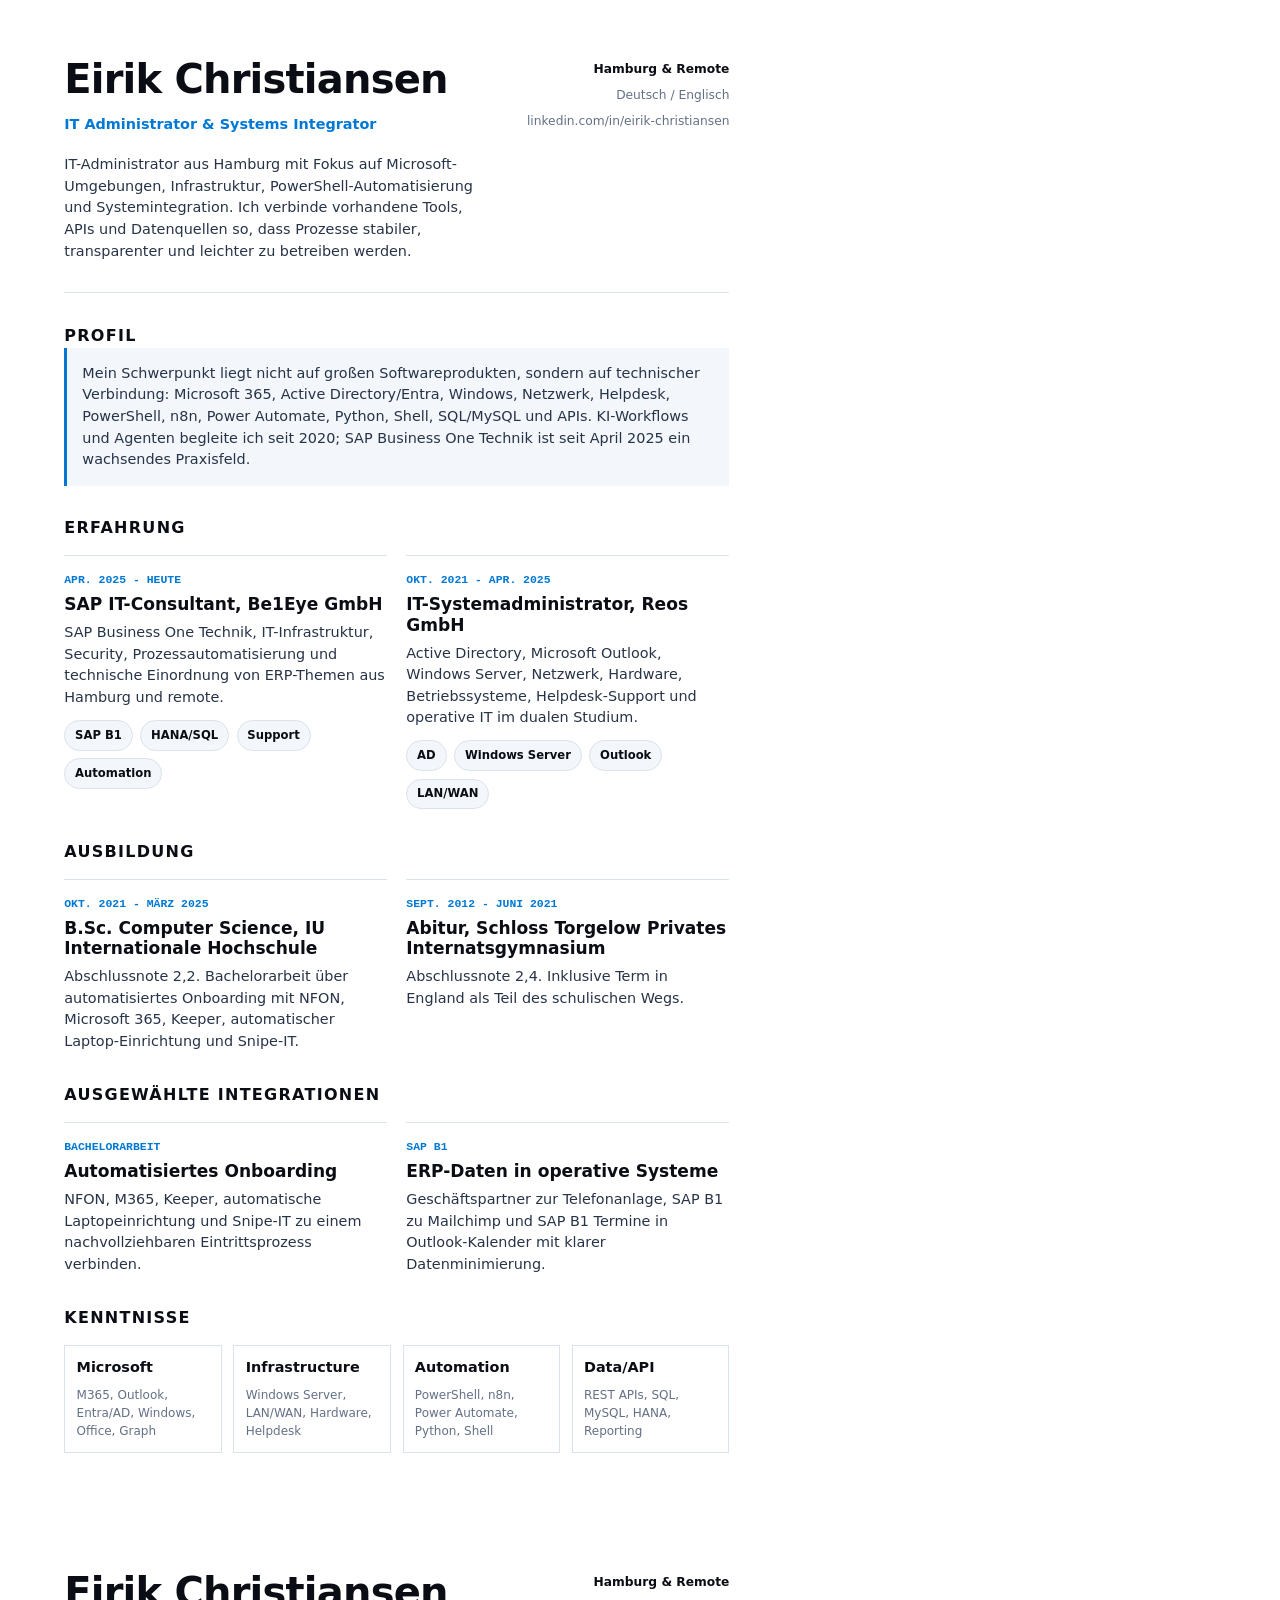
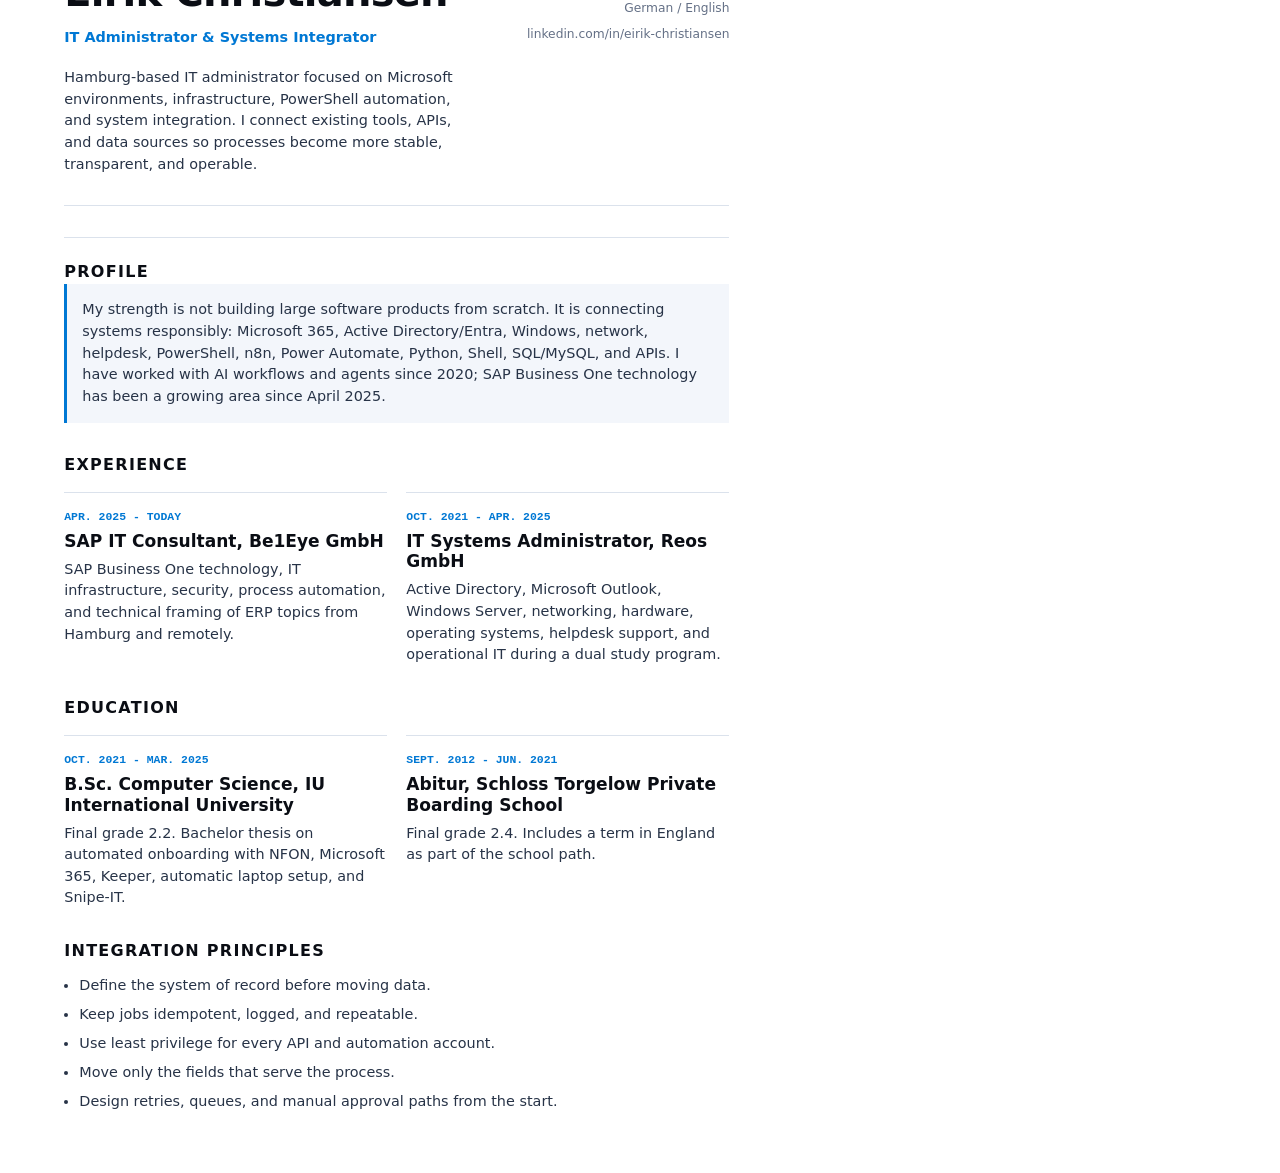
==== assets/eirik-christiansen-cv.html @ a392e7f8 "Add portfolio cases contact email and CV" ====
<!doctype html>
<html lang="de">
  <head>
    <meta charset="utf-8" />
    <title>Eirik Christiansen CV</title>
    <style>
      :root {
        --ink: #0a0d14;
        --text: #273347;
        --muted: #647086;
        --line: #dbe2ec;
        --soft: #f3f6fb;
        --accent: #0078d4;
        --green: #0f9f6e;
        font-family:
          Inter, ui-sans-serif, system-ui, -apple-system, BlinkMacSystemFont, "Segoe UI",
          sans-serif;
      }

      * {
        box-sizing: border-box;
      }

      html,
      body {
        margin: 0;
        background: #ffffff;
        color: var(--text);
      }

      body {
        font-size: 10.8pt;
        line-height: 1.5;
      }

      .page {
        width: 210mm;
        min-height: 297mm;
        padding: 16mm 17mm;
        page-break-after: always;
      }

      .page:last-child {
        page-break-after: auto;
      }

      header {
        display: grid;
        grid-template-columns: 1fr auto;
        gap: 12mm;
        align-items: start;
        border-bottom: 1px solid var(--line);
        padding-bottom: 8mm;
      }

      h1,
      h2,
      h3,
      p {
        margin: 0;
      }

      h1 {
        color: var(--ink);
        font-size: 30pt;
        letter-spacing: -0.02em;
        line-height: 0.95;
      }

      .role {
        margin-top: 4mm;
        color: var(--accent);
        font-weight: 800;
      }

      .intro {
        margin-top: 5mm;
        max-width: 138mm;
      }

      .meta {
        display: grid;
        gap: 2mm;
        color: var(--muted);
        font-size: 9.2pt;
        text-align: right;
      }

      .meta strong {
        color: var(--ink);
      }

      section {
        margin-top: 8mm;
      }

      h2 {
        color: var(--ink);
        font-size: 12pt;
        letter-spacing: 0.08em;
        text-transform: uppercase;
      }

      .grid {
        display: grid;
        grid-template-columns: 1fr 1fr;
        gap: 5mm;
        margin-top: 4mm;
      }

      .item {
        border-top: 1px solid var(--line);
        padding-top: 4mm;
      }

      .item h3 {
        color: var(--ink);
        font-size: 12.8pt;
        line-height: 1.2;
      }

      .date,
      .label {
        display: block;
        color: var(--accent);
        font-family: "SFMono-Regular", Consolas, "Liberation Mono", monospace;
        font-size: 8.6pt;
        font-weight: 800;
        margin-bottom: 1.5mm;
        text-transform: uppercase;
      }

      .item p,
      li {
        margin-top: 2mm;
      }

      ul {
        margin: 3mm 0 0;
        padding-left: 4mm;
      }

      .chips {
        display: flex;
        flex-wrap: wrap;
        gap: 2mm;
        margin-top: 3mm;
      }

      .chips span {
        border: 1px solid var(--line);
        border-radius: 99px;
        background: var(--soft);
        color: var(--ink);
        font-size: 8.7pt;
        font-weight: 700;
        padding: 1.5mm 2.6mm;
      }

      .highlight {
        border-left: 3px solid var(--accent);
        background: var(--soft);
        padding: 4mm;
      }

      .stack {
        display: grid;
        grid-template-columns: repeat(4, 1fr);
        gap: 3mm;
        margin-top: 4mm;
      }

      .stack div {
        border: 1px solid var(--line);
        padding: 3mm;
      }

      .stack strong {
        display: block;
        color: var(--ink);
        margin-bottom: 2mm;
      }

      .stack span {
        display: block;
        color: var(--muted);
        font-size: 9pt;
      }

      .language-block {
        border-top: 1px solid var(--line);
        padding-top: 6mm;
      }

      @page {
        size: A4;
        margin: 0;
      }
    </style>
  </head>
  <body>
    <main class="page">
      <header>
        <div>
          <h1>Eirik Christiansen</h1>
          <p class="role">IT Administrator & Systems Integrator</p>
          <p class="intro">
            IT-Administrator aus Hamburg mit Fokus auf Microsoft-Umgebungen, Infrastruktur,
            PowerShell-Automatisierung und Systemintegration. Ich verbinde vorhandene Tools,
            APIs und Datenquellen so, dass Prozesse stabiler, transparenter und leichter zu
            betreiben werden.
          </p>
        </div>
        <div class="meta">
          <strong>Hamburg & Remote</strong>
          <span>Deutsch / Englisch</span>
          <span>linkedin.com/in/eirik-christiansen</span>
        </div>
      </header>

      <section>
        <h2>Profil</h2>
        <div class="highlight">
          Mein Schwerpunkt liegt nicht auf großen Softwareprodukten, sondern auf technischer
          Verbindung: Microsoft 365, Active Directory/Entra, Windows, Netzwerk, Helpdesk,
          PowerShell, n8n, Power Automate, Python, Shell, SQL/MySQL und APIs. KI-Workflows und
          Agenten begleite ich seit 2020; SAP Business One Technik ist seit April 2025 ein
          wachsendes Praxisfeld.
        </div>
      </section>

      <section>
        <h2>Erfahrung</h2>
        <div class="grid">
          <article class="item">
            <span class="date">Apr. 2025 - heute</span>
            <h3>SAP IT-Consultant, Be1Eye GmbH</h3>
            <p>
              SAP Business One Technik, IT-Infrastruktur, Security, Prozessautomatisierung und
              technische Einordnung von ERP-Themen aus Hamburg und remote.
            </p>
            <div class="chips">
              <span>SAP B1</span><span>HANA/SQL</span><span>Support</span><span>Automation</span>
            </div>
          </article>
          <article class="item">
            <span class="date">Okt. 2021 - Apr. 2025</span>
            <h3>IT-Systemadministrator, Reos GmbH</h3>
            <p>
              Active Directory, Microsoft Outlook, Windows Server, Netzwerk, Hardware,
              Betriebssysteme, Helpdesk-Support und operative IT im dualen Studium.
            </p>
            <div class="chips">
              <span>AD</span><span>Windows Server</span><span>Outlook</span><span>LAN/WAN</span>
            </div>
          </article>
        </div>
      </section>

      <section>
        <h2>Ausbildung</h2>
        <div class="grid">
          <article class="item">
            <span class="date">Okt. 2021 - März 2025</span>
            <h3>B.Sc. Computer Science, IU Internationale Hochschule</h3>
            <p>
              Abschlussnote 2,2. Bachelorarbeit über automatisiertes Onboarding mit NFON,
              Microsoft 365, Keeper, automatischer Laptop-Einrichtung und Snipe-IT.
            </p>
          </article>
          <article class="item">
            <span class="date">Sept. 2012 - Juni 2021</span>
            <h3>Abitur, Schloss Torgelow Privates Internatsgymnasium</h3>
            <p>
              Abschlussnote 2,4. Inklusive Term in England als Teil des schulischen Wegs.
            </p>
          </article>
        </div>
      </section>

      <section>
        <h2>Ausgewählte Integrationen</h2>
        <div class="grid">
          <article class="item">
            <span class="label">Bachelorarbeit</span>
            <h3>Automatisiertes Onboarding</h3>
            <p>
              NFON, M365, Keeper, automatische Laptopeinrichtung und Snipe-IT zu einem
              nachvollziehbaren Eintrittsprozess verbinden.
            </p>
          </article>
          <article class="item">
            <span class="label">SAP B1</span>
            <h3>ERP-Daten in operative Systeme</h3>
            <p>
              Geschäftspartner zur Telefonanlage, SAP B1 zu Mailchimp und SAP B1 Termine in
              Outlook-Kalender mit klarer Datenminimierung.
            </p>
          </article>
        </div>
      </section>

      <section>
        <h2>Kenntnisse</h2>
        <div class="stack">
          <div><strong>Microsoft</strong><span>M365, Outlook, Entra/AD, Windows, Office, Graph</span></div>
          <div><strong>Infrastructure</strong><span>Windows Server, LAN/WAN, Hardware, Helpdesk</span></div>
          <div><strong>Automation</strong><span>PowerShell, n8n, Power Automate, Python, Shell</span></div>
          <div><strong>Data/API</strong><span>REST APIs, SQL, MySQL, HANA, Reporting</span></div>
        </div>
      </section>
    </main>

    <main class="page">
      <header>
        <div>
          <h1>Eirik Christiansen</h1>
          <p class="role">IT Administrator & Systems Integrator</p>
          <p class="intro">
            Hamburg-based IT administrator focused on Microsoft environments, infrastructure,
            PowerShell automation, and system integration. I connect existing tools, APIs, and
            data sources so processes become more stable, transparent, and operable.
          </p>
        </div>
        <div class="meta">
          <strong>Hamburg & Remote</strong>
          <span>German / English</span>
          <span>linkedin.com/in/eirik-christiansen</span>
        </div>
      </header>

      <section class="language-block">
        <h2>Profile</h2>
        <div class="highlight">
          My strength is not building large software products from scratch. It is connecting
          systems responsibly: Microsoft 365, Active Directory/Entra, Windows, network, helpdesk,
          PowerShell, n8n, Power Automate, Python, Shell, SQL/MySQL, and APIs. I have worked with
          AI workflows and agents since 2020; SAP Business One technology has been a growing area
          since April 2025.
        </div>
      </section>

      <section>
        <h2>Experience</h2>
        <div class="grid">
          <article class="item">
            <span class="date">Apr. 2025 - today</span>
            <h3>SAP IT Consultant, Be1Eye GmbH</h3>
            <p>
              SAP Business One technology, IT infrastructure, security, process automation, and
              technical framing of ERP topics from Hamburg and remotely.
            </p>
          </article>
          <article class="item">
            <span class="date">Oct. 2021 - Apr. 2025</span>
            <h3>IT Systems Administrator, Reos GmbH</h3>
            <p>
              Active Directory, Microsoft Outlook, Windows Server, networking, hardware,
              operating systems, helpdesk support, and operational IT during a dual study program.
            </p>
          </article>
        </div>
      </section>

      <section>
        <h2>Education</h2>
        <div class="grid">
          <article class="item">
            <span class="date">Oct. 2021 - Mar. 2025</span>
            <h3>B.Sc. Computer Science, IU International University</h3>
            <p>
              Final grade 2.2. Bachelor thesis on automated onboarding with NFON, Microsoft 365,
              Keeper, automatic laptop setup, and Snipe-IT.
            </p>
          </article>
          <article class="item">
            <span class="date">Sept. 2012 - Jun. 2021</span>
            <h3>Abitur, Schloss Torgelow Private Boarding School</h3>
            <p>
              Final grade 2.4. Includes a term in England as part of the school path.
            </p>
          </article>
        </div>
      </section>

      <section>
        <h2>Integration Principles</h2>
        <ul>
          <li>Define the system of record before moving data.</li>
          <li>Keep jobs idempotent, logged, and repeatable.</li>
          <li>Use least privilege for every API and automation account.</li>
          <li>Move only the fields that serve the process.</li>
          <li>Design retries, queues, and manual approval paths from the start.</li>
        </ul>
      </section>
    </main>
  </body>
</html>
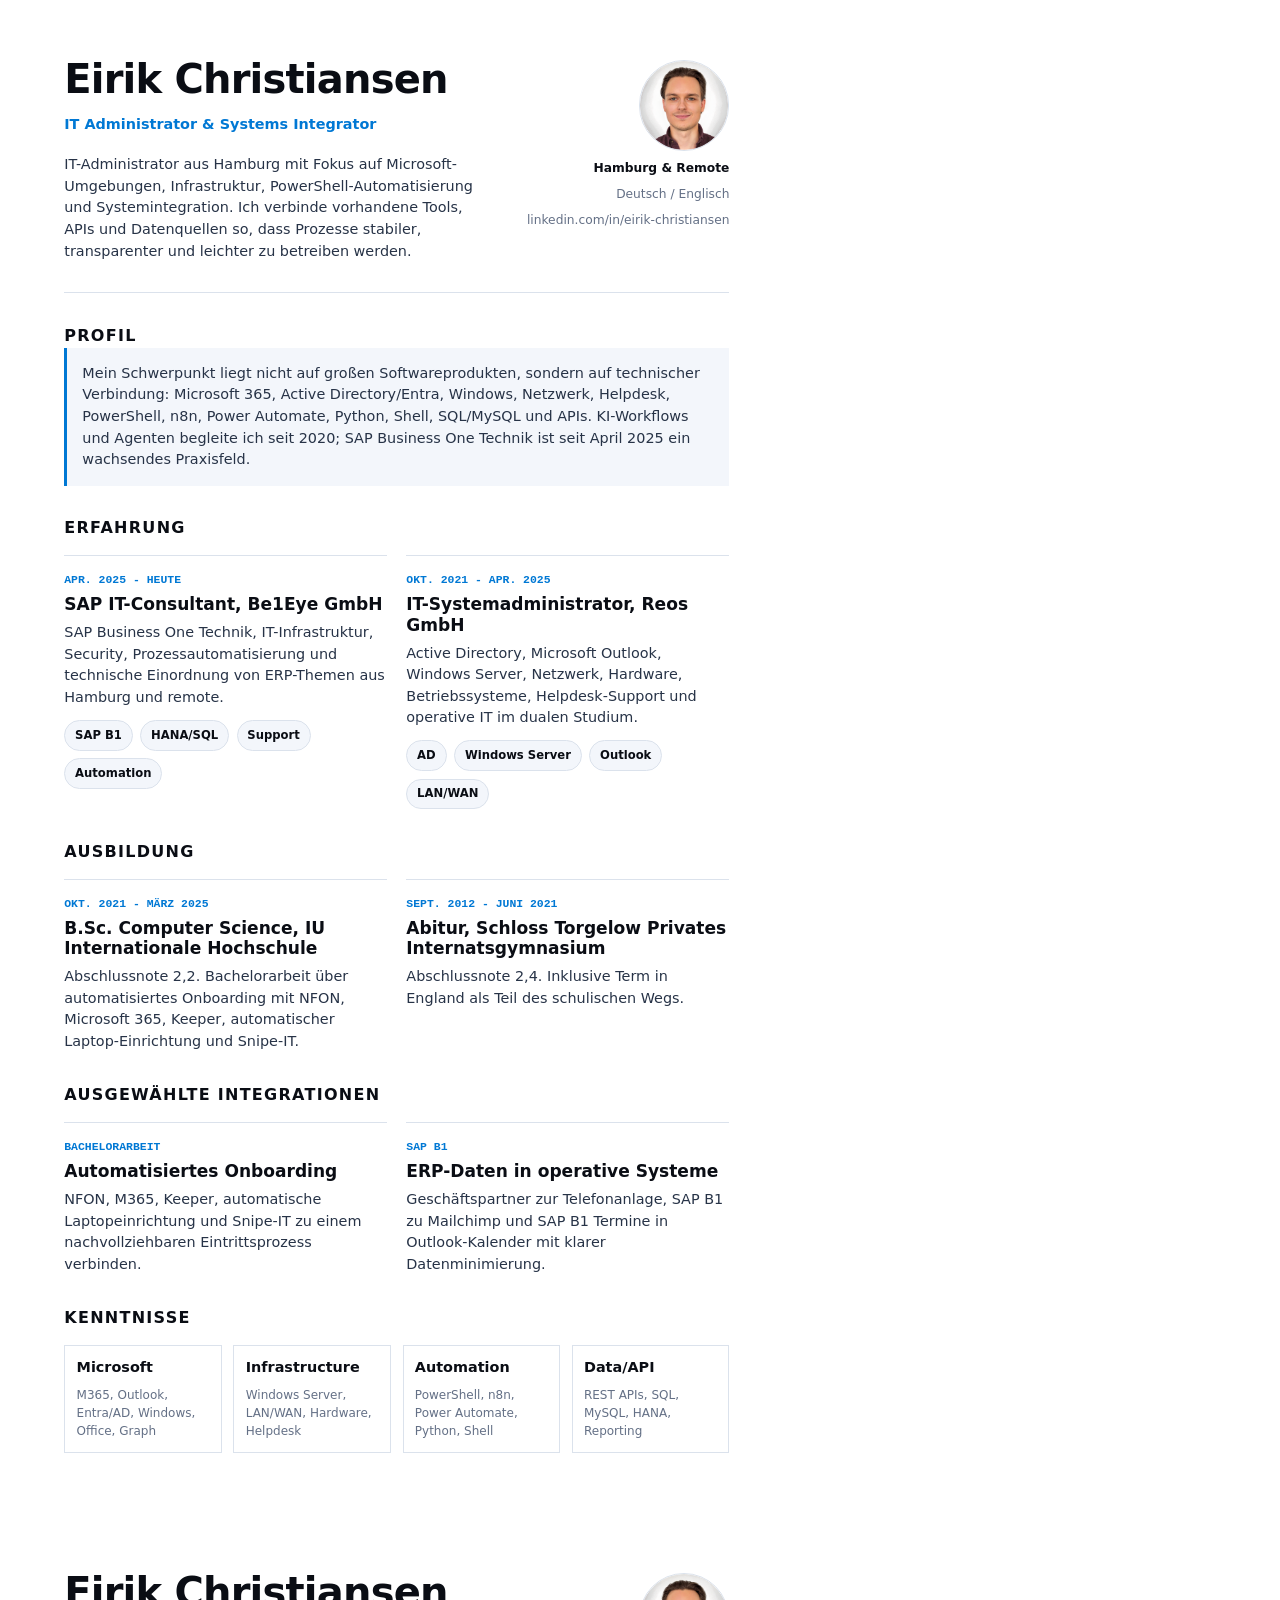
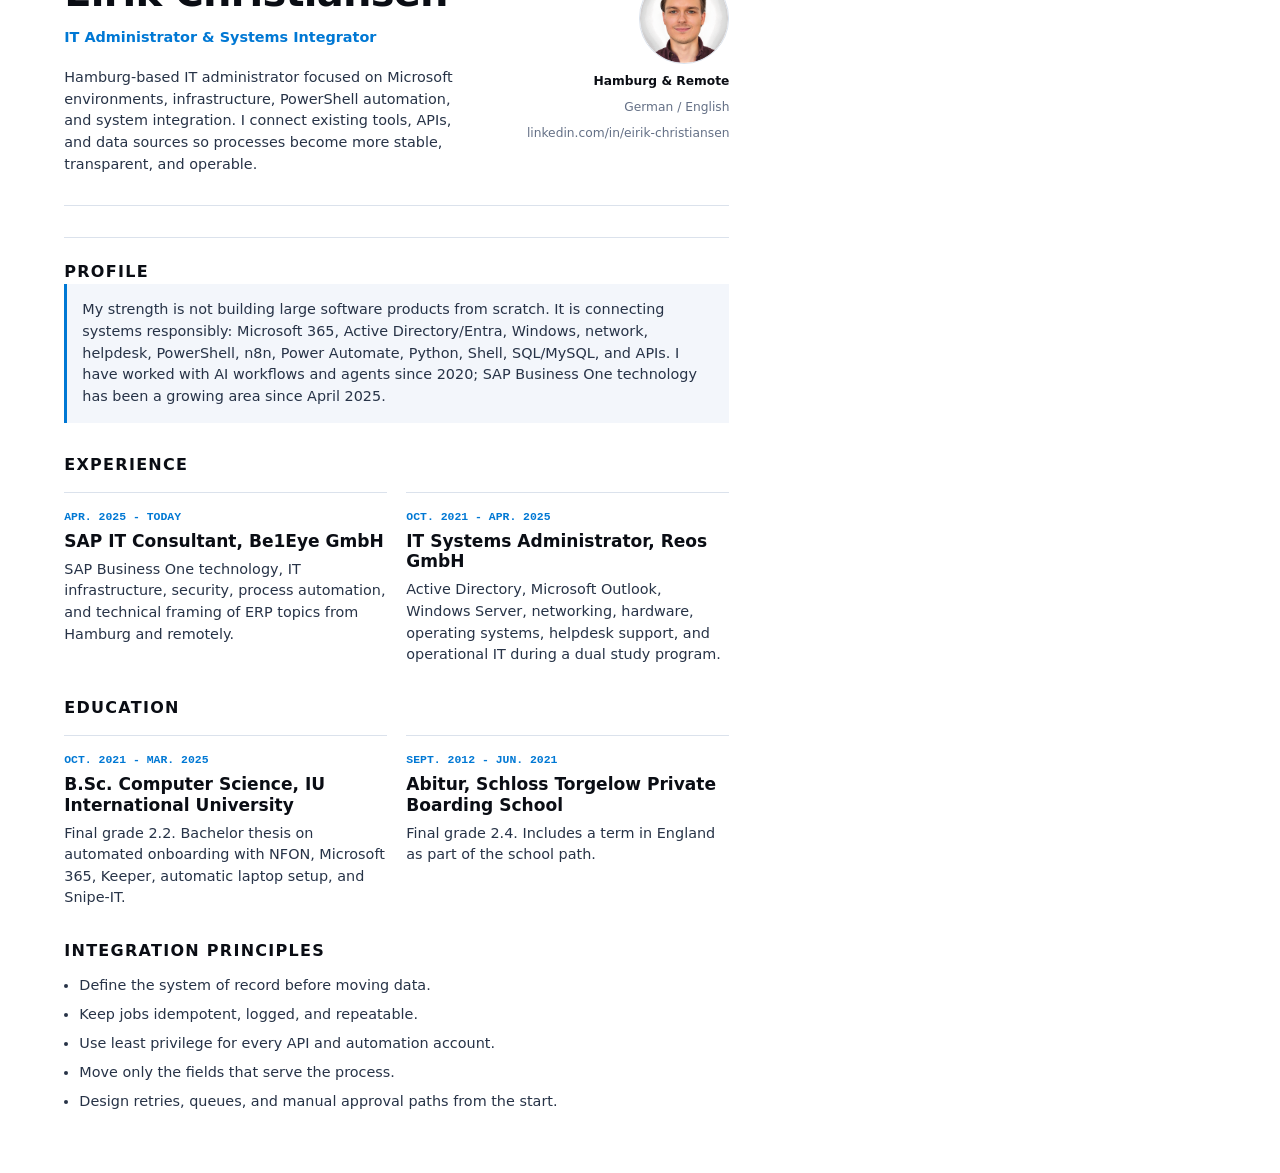
==== commit a55ac50e: "Add profile photo to portfolio" ====
--- a/assets/eirik-christiansen-cv.html
+++ b/assets/eirik-christiansen-cv.html
@@ -81,9 +81,18 @@
       .meta {
         display: grid;
         gap: 2mm;
+        justify-items: end;
         color: var(--muted);
         font-size: 9.2pt;
         text-align: right;
+      }
+
+      .cv-photo {
+        width: 24mm;
+        height: 24mm;
+        border: 1px solid var(--line);
+        border-radius: 50%;
+        object-fit: cover;
       }
 
       .meta strong {
@@ -212,6 +221,7 @@
           </p>
         </div>
         <div class="meta">
+          <img class="cv-photo" src="./eirik-christiansen.png" alt="Eirik Christiansen" />
           <strong>Hamburg & Remote</strong>
           <span>Deutsch / Englisch</span>
           <span>linkedin.com/in/eirik-christiansen</span>
@@ -323,6 +333,7 @@
           </p>
         </div>
         <div class="meta">
+          <img class="cv-photo" src="./eirik-christiansen.png" alt="Eirik Christiansen" />
           <strong>Hamburg & Remote</strong>
           <span>German / English</span>
           <span>linkedin.com/in/eirik-christiansen</span>
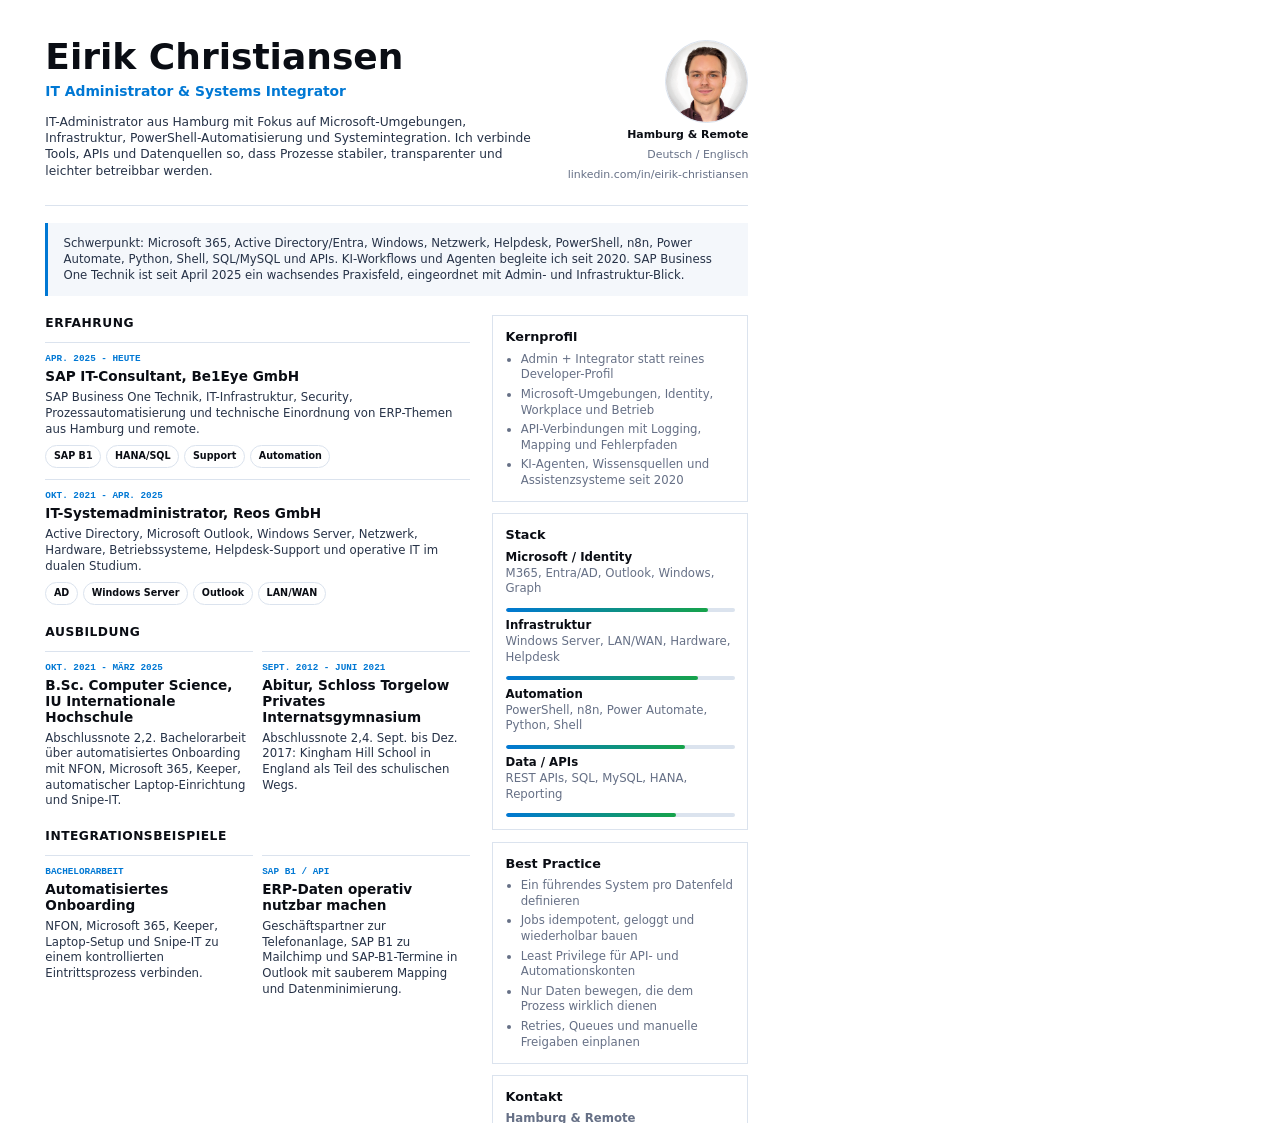
==== commit 091aa62f: "Polish portfolio navigation connectors and CV" ====
--- a/assets/eirik-christiansen-cv.html
+++ b/assets/eirik-christiansen-cv.html
@@ -6,12 +6,12 @@
     <style>
       :root {
         --ink: #0a0d14;
-        --text: #273347;
-        --muted: #647086;
-        --line: #dbe2ec;
-        --soft: #f3f6fb;
+        --text: #263247;
+        --muted: #667086;
+        --line: #dbe3ee;
+        --soft: #f4f7fb;
         --accent: #0078d4;
-        --green: #0f9f6e;
+        --accent-2: #16a34a;
         font-family:
           Inter, ui-sans-serif, system-ui, -apple-system, BlinkMacSystemFont, "Segoe UI",
           sans-serif;
@@ -29,28 +29,8 @@
       }
 
       body {
-        font-size: 10.8pt;
-        line-height: 1.5;
-      }
-
-      .page {
-        width: 210mm;
-        min-height: 297mm;
-        padding: 16mm 17mm;
-        page-break-after: always;
-      }
-
-      .page:last-child {
-        page-break-after: auto;
-      }
-
-      header {
-        display: grid;
-        grid-template-columns: 1fr auto;
-        gap: 12mm;
-        align-items: start;
-        border-bottom: 1px solid var(--line);
-        padding-bottom: 8mm;
+        font-size: 8.8pt;
+        line-height: 1.34;
       }
 
       h1,
@@ -60,38 +40,57 @@
         margin: 0;
       }
 
+      .page {
+        width: 210mm;
+        height: 297mm;
+        overflow: hidden;
+        padding: 10.5mm 12mm;
+      }
+
+      .top {
+        display: grid;
+        grid-template-columns: 1fr auto;
+        gap: 8mm;
+        align-items: start;
+        border-bottom: 1px solid var(--line);
+        padding-bottom: 6mm;
+      }
+
       h1 {
         color: var(--ink);
-        font-size: 30pt;
-        letter-spacing: -0.02em;
-        line-height: 0.95;
+        font-size: 27pt;
+        line-height: 0.96;
+        letter-spacing: 0;
       }
 
       .role {
-        margin-top: 4mm;
+        margin-top: 2mm;
         color: var(--accent);
-        font-weight: 800;
+        font-size: 10.4pt;
+        font-weight: 850;
       }
 
       .intro {
-        margin-top: 5mm;
-        max-width: 138mm;
+        max-width: 136mm;
+        margin-top: 3.5mm;
+        font-size: 9.2pt;
       }
 
       .meta {
         display: grid;
-        gap: 2mm;
+        gap: 1.4mm;
         justify-items: end;
         color: var(--muted);
-        font-size: 9.2pt;
+        font-size: 8.2pt;
         text-align: right;
       }
 
-      .cv-photo {
-        width: 24mm;
-        height: 24mm;
+      .photo {
+        width: 22mm;
+        height: 22mm;
         border: 1px solid var(--line);
         border-radius: 50%;
+        background: var(--soft);
         object-fit: cover;
       }
 
@@ -99,106 +98,139 @@
         color: var(--ink);
       }
 
-      section {
-        margin-top: 8mm;
+      .profile {
+        margin-top: 4.5mm;
+        border-left: 3px solid var(--accent);
+        background: var(--soft);
+        padding: 3.4mm 4mm;
+      }
+
+      .layout {
+        display: grid;
+        grid-template-columns: 1.36fr 0.82fr;
+        gap: 6mm;
+        margin-top: 5mm;
+      }
+
+      section + section {
+        margin-top: 5mm;
       }
 
       h2 {
         color: var(--ink);
-        font-size: 12pt;
-        letter-spacing: 0.08em;
+        font-size: 9.2pt;
+        letter-spacing: 0.04em;
         text-transform: uppercase;
-      }
-
-      .grid {
-        display: grid;
-        grid-template-columns: 1fr 1fr;
-        gap: 5mm;
-        margin-top: 4mm;
       }
 
       .item {
         border-top: 1px solid var(--line);
-        padding-top: 4mm;
+        margin-top: 2.8mm;
+        padding-top: 2.7mm;
       }
 
       .item h3 {
         color: var(--ink);
-        font-size: 12.8pt;
-        line-height: 1.2;
+        font-size: 10.2pt;
+        line-height: 1.15;
       }
 
       .date,
       .label {
         display: block;
+        margin-bottom: 1mm;
         color: var(--accent);
         font-family: "SFMono-Regular", Consolas, "Liberation Mono", monospace;
-        font-size: 8.6pt;
-        font-weight: 800;
-        margin-bottom: 1.5mm;
+        font-size: 7pt;
+        font-weight: 850;
         text-transform: uppercase;
       }
 
-      .item p,
-      li {
-        margin-top: 2mm;
-      }
-
-      ul {
-        margin: 3mm 0 0;
-        padding-left: 4mm;
+      .item p {
+        margin-top: 1.4mm;
       }
 
       .chips {
         display: flex;
         flex-wrap: wrap;
-        gap: 2mm;
-        margin-top: 3mm;
+        gap: 1.4mm;
+        margin-top: 2mm;
       }
 
       .chips span {
         border: 1px solid var(--line);
-        border-radius: 99px;
-        background: var(--soft);
-        color: var(--ink);
-        font-size: 8.7pt;
-        font-weight: 700;
-        padding: 1.5mm 2.6mm;
-      }
-
-      .highlight {
-        border-left: 3px solid var(--accent);
-        background: var(--soft);
-        padding: 4mm;
+        border-radius: 999px;
+        background: #ffffff;
+        color: var(--ink);
+        font-size: 7.2pt;
+        font-weight: 760;
+        padding: 1.1mm 2mm;
+      }
+
+      .side-box {
+        border: 1px solid var(--line);
+        background: #ffffff;
+        padding: 3.2mm;
+      }
+
+      .side-box + .side-box {
+        margin-top: 3mm;
+      }
+
+      .side-box h3 {
+        color: var(--ink);
+        font-size: 9.6pt;
+        margin-bottom: 1.7mm;
+      }
+
+      .side-box p,
+      .side-box li {
+        color: var(--muted);
+      }
+
+      ul {
+        margin: 1.5mm 0 0;
+        padding-left: 4mm;
+      }
+
+      li + li {
+        margin-top: 1mm;
       }
 
       .stack {
         display: grid;
-        grid-template-columns: repeat(4, 1fr);
-        gap: 3mm;
-        margin-top: 4mm;
-      }
-
-      .stack div {
-        border: 1px solid var(--line);
-        padding: 3mm;
+        gap: 1.8mm;
       }
 
       .stack strong {
         display: block;
         color: var(--ink);
-        margin-bottom: 2mm;
-      }
-
-      .stack span {
+      }
+
+      .bar {
+        height: 4px;
+        margin-top: 1mm;
+        overflow: hidden;
+        border-radius: 999px;
+        background: var(--line);
+      }
+
+      .bar span {
         display: block;
-        color: var(--muted);
-        font-size: 9pt;
-      }
-
-      .language-block {
-        border-top: 1px solid var(--line);
-        padding-top: 6mm;
+        height: 100%;
+        border-radius: inherit;
+        background: linear-gradient(90deg, var(--accent), var(--accent-2));
+      }
+
+      .mini-grid {
+        display: grid;
+        grid-template-columns: 1fr 1fr;
+        gap: 2.5mm;
+      }
+
+      .contact {
+        color: var(--ink);
+        font-weight: 780;
       }
 
       @page {
@@ -209,201 +241,147 @@
   </head>
   <body>
     <main class="page">
-      <header>
+      <header class="top">
         <div>
           <h1>Eirik Christiansen</h1>
           <p class="role">IT Administrator & Systems Integrator</p>
           <p class="intro">
             IT-Administrator aus Hamburg mit Fokus auf Microsoft-Umgebungen, Infrastruktur,
-            PowerShell-Automatisierung und Systemintegration. Ich verbinde vorhandene Tools,
-            APIs und Datenquellen so, dass Prozesse stabiler, transparenter und leichter zu
-            betreiben werden.
+            PowerShell-Automatisierung und Systemintegration. Ich verbinde Tools, APIs und
+            Datenquellen so, dass Prozesse stabiler, transparenter und leichter betreibbar werden.
           </p>
         </div>
         <div class="meta">
-          <img class="cv-photo" src="./eirik-christiansen.png" alt="Eirik Christiansen" />
+          <img class="photo" src="./eirik-christiansen.png" alt="Eirik Christiansen" />
           <strong>Hamburg & Remote</strong>
           <span>Deutsch / Englisch</span>
           <span>linkedin.com/in/eirik-christiansen</span>
         </div>
       </header>
 
-      <section>
-        <h2>Profil</h2>
-        <div class="highlight">
-          Mein Schwerpunkt liegt nicht auf großen Softwareprodukten, sondern auf technischer
-          Verbindung: Microsoft 365, Active Directory/Entra, Windows, Netzwerk, Helpdesk,
-          PowerShell, n8n, Power Automate, Python, Shell, SQL/MySQL und APIs. KI-Workflows und
-          Agenten begleite ich seit 2020; SAP Business One Technik ist seit April 2025 ein
-          wachsendes Praxisfeld.
+      <p class="profile">
+        Schwerpunkt: Microsoft 365, Active Directory/Entra, Windows, Netzwerk, Helpdesk,
+        PowerShell, n8n, Power Automate, Python, Shell, SQL/MySQL und APIs. KI-Workflows und
+        Agenten begleite ich seit 2020. SAP Business One Technik ist seit April 2025 ein
+        wachsendes Praxisfeld, eingeordnet mit Admin- und Infrastruktur-Blick.
+      </p>
+
+      <div class="layout">
+        <div>
+          <section>
+            <h2>Erfahrung</h2>
+            <article class="item">
+              <span class="date">Apr. 2025 - heute</span>
+              <h3>SAP IT-Consultant, Be1Eye GmbH</h3>
+              <p>
+                SAP Business One Technik, IT-Infrastruktur, Security, Prozessautomatisierung und
+                technische Einordnung von ERP-Themen aus Hamburg und remote.
+              </p>
+              <div class="chips">
+                <span>SAP B1</span><span>HANA/SQL</span><span>Support</span><span>Automation</span>
+              </div>
+            </article>
+            <article class="item">
+              <span class="date">Okt. 2021 - Apr. 2025</span>
+              <h3>IT-Systemadministrator, Reos GmbH</h3>
+              <p>
+                Active Directory, Microsoft Outlook, Windows Server, Netzwerk, Hardware,
+                Betriebssysteme, Helpdesk-Support und operative IT im dualen Studium.
+              </p>
+              <div class="chips">
+                <span>AD</span><span>Windows Server</span><span>Outlook</span><span>LAN/WAN</span>
+              </div>
+            </article>
+          </section>
+
+          <section>
+            <h2>Ausbildung</h2>
+            <div class="mini-grid">
+              <article class="item">
+                <span class="date">Okt. 2021 - März 2025</span>
+                <h3>B.Sc. Computer Science, IU Internationale Hochschule</h3>
+                <p>
+                  Abschlussnote 2,2. Bachelorarbeit über automatisiertes Onboarding mit NFON,
+                  Microsoft 365, Keeper, automatischer Laptop-Einrichtung und Snipe-IT.
+                </p>
+              </article>
+              <article class="item">
+                <span class="date">Sept. 2012 - Juni 2021</span>
+                <h3>Abitur, Schloss Torgelow Privates Internatsgymnasium</h3>
+                <p>
+                  Abschlussnote 2,4. Sept. bis Dez. 2017: Kingham Hill School in England als
+                  Teil des schulischen Wegs.
+                </p>
+              </article>
+            </div>
+          </section>
+
+          <section>
+            <h2>Integrationsbeispiele</h2>
+            <div class="mini-grid">
+              <article class="item">
+                <span class="label">Bachelorarbeit</span>
+                <h3>Automatisiertes Onboarding</h3>
+                <p>
+                  NFON, Microsoft 365, Keeper, Laptop-Setup und Snipe-IT zu einem kontrollierten
+                  Eintrittsprozess verbinden.
+                </p>
+              </article>
+              <article class="item">
+                <span class="label">SAP B1 / API</span>
+                <h3>ERP-Daten operativ nutzbar machen</h3>
+                <p>
+                  Geschäftspartner zur Telefonanlage, SAP B1 zu Mailchimp und SAP-B1-Termine in
+                  Outlook mit sauberem Mapping und Datenminimierung.
+                </p>
+              </article>
+            </div>
+          </section>
         </div>
-      </section>
-
-      <section>
-        <h2>Erfahrung</h2>
-        <div class="grid">
-          <article class="item">
-            <span class="date">Apr. 2025 - heute</span>
-            <h3>SAP IT-Consultant, Be1Eye GmbH</h3>
-            <p>
-              SAP Business One Technik, IT-Infrastruktur, Security, Prozessautomatisierung und
-              technische Einordnung von ERP-Themen aus Hamburg und remote.
-            </p>
-            <div class="chips">
-              <span>SAP B1</span><span>HANA/SQL</span><span>Support</span><span>Automation</span>
+
+        <aside>
+          <div class="side-box">
+            <h3>Kernprofil</h3>
+            <ul>
+              <li>Admin + Integrator statt reines Developer-Profil</li>
+              <li>Microsoft-Umgebungen, Identity, Workplace und Betrieb</li>
+              <li>API-Verbindungen mit Logging, Mapping und Fehlerpfaden</li>
+              <li>KI-Agenten, Wissensquellen und Assistenzsysteme seit 2020</li>
+            </ul>
+          </div>
+
+          <div class="side-box">
+            <h3>Stack</h3>
+            <div class="stack">
+              <p><strong>Microsoft / Identity</strong>M365, Entra/AD, Outlook, Windows, Graph</p>
+              <div class="bar"><span style="width: 88%"></span></div>
+              <p><strong>Infrastruktur</strong>Windows Server, LAN/WAN, Hardware, Helpdesk</p>
+              <div class="bar"><span style="width: 84%"></span></div>
+              <p><strong>Automation</strong>PowerShell, n8n, Power Automate, Python, Shell</p>
+              <div class="bar"><span style="width: 78%"></span></div>
+              <p><strong>Data / APIs</strong>REST APIs, SQL, MySQL, HANA, Reporting</p>
+              <div class="bar"><span style="width: 74%"></span></div>
             </div>
-          </article>
-          <article class="item">
-            <span class="date">Okt. 2021 - Apr. 2025</span>
-            <h3>IT-Systemadministrator, Reos GmbH</h3>
-            <p>
-              Active Directory, Microsoft Outlook, Windows Server, Netzwerk, Hardware,
-              Betriebssysteme, Helpdesk-Support und operative IT im dualen Studium.
-            </p>
-            <div class="chips">
-              <span>AD</span><span>Windows Server</span><span>Outlook</span><span>LAN/WAN</span>
-            </div>
-          </article>
-        </div>
-      </section>
-
-      <section>
-        <h2>Ausbildung</h2>
-        <div class="grid">
-          <article class="item">
-            <span class="date">Okt. 2021 - März 2025</span>
-            <h3>B.Sc. Computer Science, IU Internationale Hochschule</h3>
-            <p>
-              Abschlussnote 2,2. Bachelorarbeit über automatisiertes Onboarding mit NFON,
-              Microsoft 365, Keeper, automatischer Laptop-Einrichtung und Snipe-IT.
-            </p>
-          </article>
-          <article class="item">
-            <span class="date">Sept. 2012 - Juni 2021</span>
-            <h3>Abitur, Schloss Torgelow Privates Internatsgymnasium</h3>
-            <p>
-              Abschlussnote 2,4. Inklusive Term in England als Teil des schulischen Wegs.
-            </p>
-          </article>
-        </div>
-      </section>
-
-      <section>
-        <h2>Ausgewählte Integrationen</h2>
-        <div class="grid">
-          <article class="item">
-            <span class="label">Bachelorarbeit</span>
-            <h3>Automatisiertes Onboarding</h3>
-            <p>
-              NFON, M365, Keeper, automatische Laptopeinrichtung und Snipe-IT zu einem
-              nachvollziehbaren Eintrittsprozess verbinden.
-            </p>
-          </article>
-          <article class="item">
-            <span class="label">SAP B1</span>
-            <h3>ERP-Daten in operative Systeme</h3>
-            <p>
-              Geschäftspartner zur Telefonanlage, SAP B1 zu Mailchimp und SAP B1 Termine in
-              Outlook-Kalender mit klarer Datenminimierung.
-            </p>
-          </article>
-        </div>
-      </section>
-
-      <section>
-        <h2>Kenntnisse</h2>
-        <div class="stack">
-          <div><strong>Microsoft</strong><span>M365, Outlook, Entra/AD, Windows, Office, Graph</span></div>
-          <div><strong>Infrastructure</strong><span>Windows Server, LAN/WAN, Hardware, Helpdesk</span></div>
-          <div><strong>Automation</strong><span>PowerShell, n8n, Power Automate, Python, Shell</span></div>
-          <div><strong>Data/API</strong><span>REST APIs, SQL, MySQL, HANA, Reporting</span></div>
-        </div>
-      </section>
-    </main>
-
-    <main class="page">
-      <header>
-        <div>
-          <h1>Eirik Christiansen</h1>
-          <p class="role">IT Administrator & Systems Integrator</p>
-          <p class="intro">
-            Hamburg-based IT administrator focused on Microsoft environments, infrastructure,
-            PowerShell automation, and system integration. I connect existing tools, APIs, and
-            data sources so processes become more stable, transparent, and operable.
-          </p>
-        </div>
-        <div class="meta">
-          <img class="cv-photo" src="./eirik-christiansen.png" alt="Eirik Christiansen" />
-          <strong>Hamburg & Remote</strong>
-          <span>German / English</span>
-          <span>linkedin.com/in/eirik-christiansen</span>
-        </div>
-      </header>
-
-      <section class="language-block">
-        <h2>Profile</h2>
-        <div class="highlight">
-          My strength is not building large software products from scratch. It is connecting
-          systems responsibly: Microsoft 365, Active Directory/Entra, Windows, network, helpdesk,
-          PowerShell, n8n, Power Automate, Python, Shell, SQL/MySQL, and APIs. I have worked with
-          AI workflows and agents since 2020; SAP Business One technology has been a growing area
-          since April 2025.
-        </div>
-      </section>
-
-      <section>
-        <h2>Experience</h2>
-        <div class="grid">
-          <article class="item">
-            <span class="date">Apr. 2025 - today</span>
-            <h3>SAP IT Consultant, Be1Eye GmbH</h3>
-            <p>
-              SAP Business One technology, IT infrastructure, security, process automation, and
-              technical framing of ERP topics from Hamburg and remotely.
-            </p>
-          </article>
-          <article class="item">
-            <span class="date">Oct. 2021 - Apr. 2025</span>
-            <h3>IT Systems Administrator, Reos GmbH</h3>
-            <p>
-              Active Directory, Microsoft Outlook, Windows Server, networking, hardware,
-              operating systems, helpdesk support, and operational IT during a dual study program.
-            </p>
-          </article>
-        </div>
-      </section>
-
-      <section>
-        <h2>Education</h2>
-        <div class="grid">
-          <article class="item">
-            <span class="date">Oct. 2021 - Mar. 2025</span>
-            <h3>B.Sc. Computer Science, IU International University</h3>
-            <p>
-              Final grade 2.2. Bachelor thesis on automated onboarding with NFON, Microsoft 365,
-              Keeper, automatic laptop setup, and Snipe-IT.
-            </p>
-          </article>
-          <article class="item">
-            <span class="date">Sept. 2012 - Jun. 2021</span>
-            <h3>Abitur, Schloss Torgelow Private Boarding School</h3>
-            <p>
-              Final grade 2.4. Includes a term in England as part of the school path.
-            </p>
-          </article>
-        </div>
-      </section>
-
-      <section>
-        <h2>Integration Principles</h2>
-        <ul>
-          <li>Define the system of record before moving data.</li>
-          <li>Keep jobs idempotent, logged, and repeatable.</li>
-          <li>Use least privilege for every API and automation account.</li>
-          <li>Move only the fields that serve the process.</li>
-          <li>Design retries, queues, and manual approval paths from the start.</li>
-        </ul>
-      </section>
+          </div>
+
+          <div class="side-box">
+            <h3>Best Practice</h3>
+            <ul>
+              <li>Ein führendes System pro Datenfeld definieren</li>
+              <li>Jobs idempotent, geloggt und wiederholbar bauen</li>
+              <li>Least Privilege für API- und Automationskonten</li>
+              <li>Nur Daten bewegen, die dem Prozess wirklich dienen</li>
+              <li>Retries, Queues und manuelle Freigaben einplanen</li>
+            </ul>
+          </div>
+
+          <div class="side-box contact">
+            <h3>Kontakt</h3>
+            <p>Hamburg & Remote</p>
+            <p>linkedin.com/in/eirik-christiansen</p>
+          </div>
+        </aside>
+      </div>
     </main>
   </body>
 </html>
